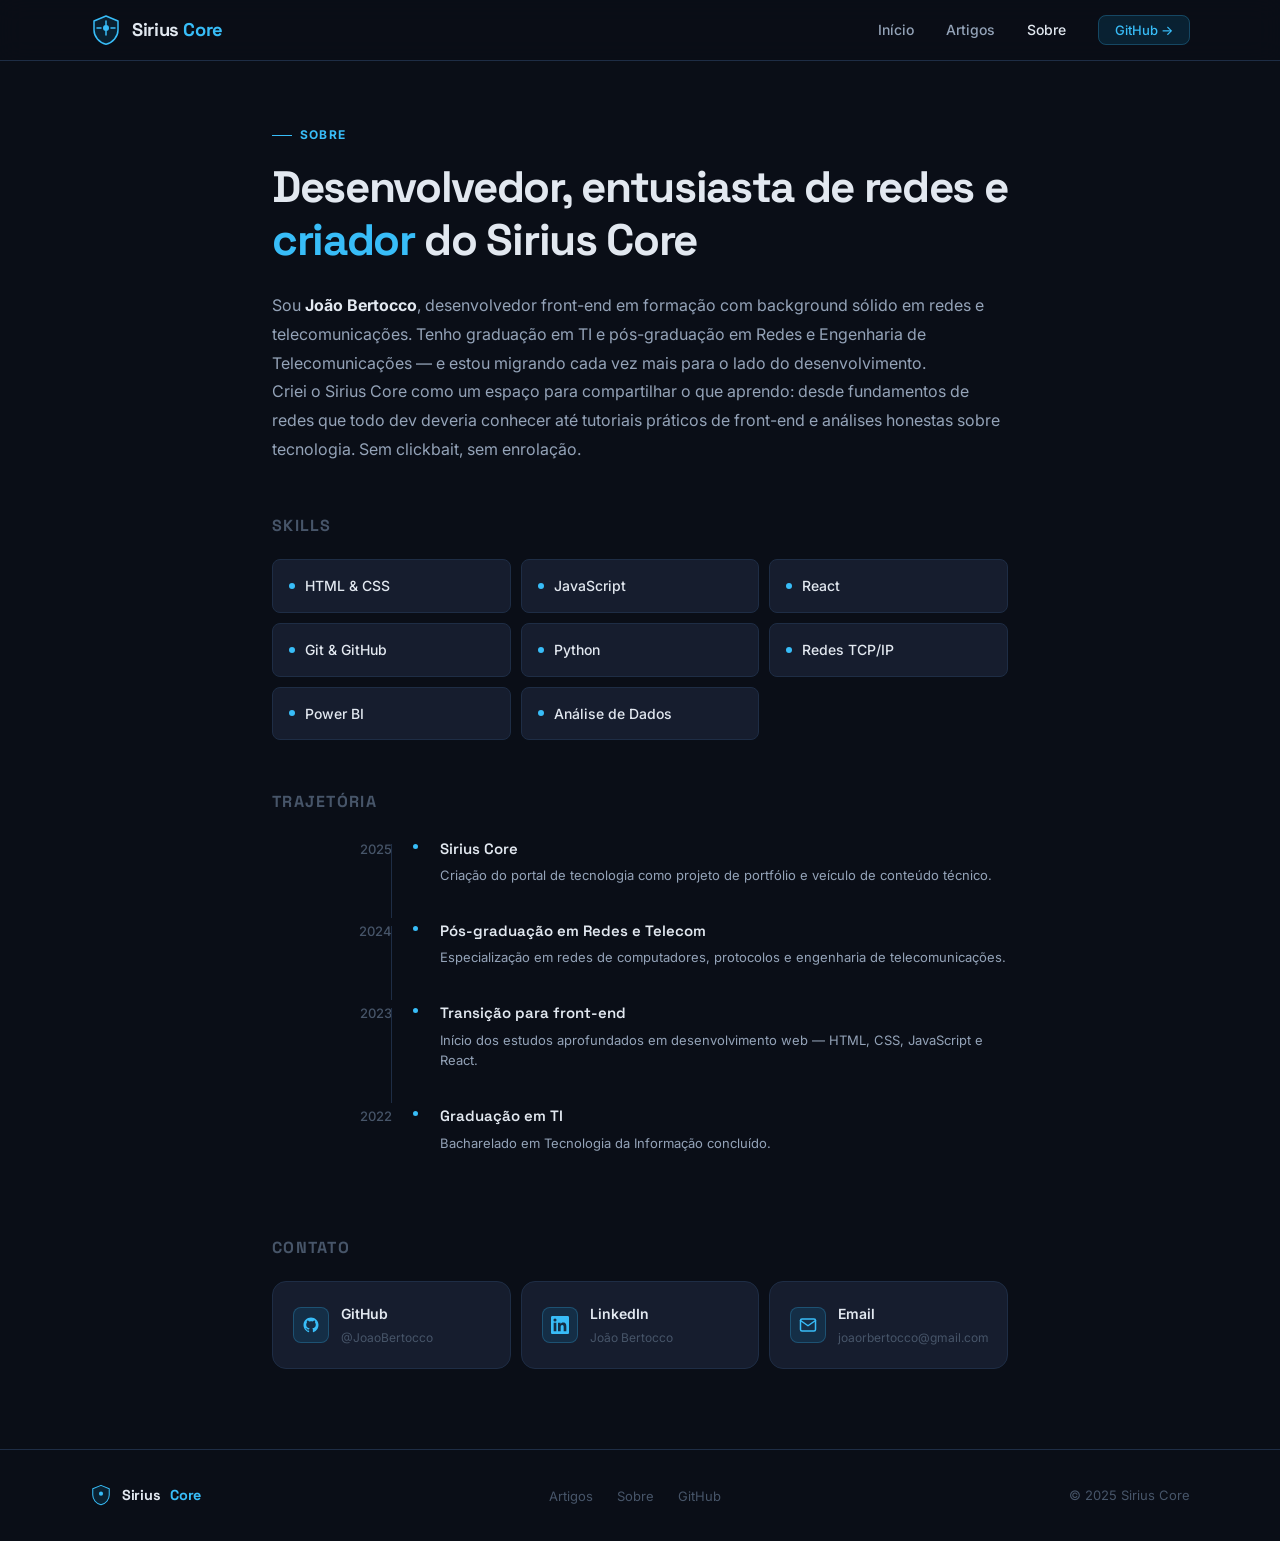
==== sobre.html @ 2060853f "feat: estrutura inicial do Sirius Core" ====
<!DOCTYPE html>
<html lang="pt-BR">
<head>
  <meta charset="UTF-8" />
  <meta name="viewport" content="width=device-width, initial-scale=1.0" />
  <title>Sobre — Sirius Core</title>
  <link rel="stylesheet" href="css/style.css" />
  <link rel="preconnect" href="https://fonts.googleapis.com" />
  <link rel="preconnect" href="https://fonts.gstatic.com" crossorigin />
  <style>
    .sobre-page {
      max-width: 800px;
      margin: 0 auto;
      padding: 4rem 2rem 5rem;
    }
    .sobre-page .eyebrow {
      font-size: 0.75rem;
      font-weight: 700;
      letter-spacing: 0.1em;
      text-transform: uppercase;
      color: var(--accent);
      margin-bottom: 1rem;
      display: flex;
      align-items: center;
      gap: 8px;
    }
    .sobre-page .eyebrow::before {
      content: '';
      display: block;
      width: 20px;
      height: 1px;
      background: var(--accent);
    }
    .sobre-page h1 {
      font-family: var(--font-display);
      font-size: clamp(2rem, 4vw, 2.75rem);
      font-weight: 700;
      letter-spacing: -0.03em;
      line-height: 1.2;
      margin-bottom: 1.5rem;
    }
    .sobre-page h1 span { color: var(--accent); }
    .sobre-page .bio {
      color: var(--text-secondary);
      font-size: 1rem;
      line-height: 1.8;
      margin-bottom: 3rem;
    }
    .sobre-page .bio strong { color: var(--text-primary); }
    .sobre-section-title {
      font-family: var(--font-display);
      font-size: 1rem;
      font-weight: 700;
      text-transform: uppercase;
      letter-spacing: 0.08em;
      color: var(--text-muted);
      margin-bottom: 1.25rem;
    }
    .skills-grid {
      display: grid;
      grid-template-columns: repeat(auto-fit, minmax(180px, 1fr));
      gap: 10px;
      margin-bottom: 3rem;
    }
    .skill-item {
      background: var(--bg-card);
      border: 1px solid var(--border);
      border-radius: var(--radius);
      padding: 0.875rem 1rem;
      display: flex;
      align-items: center;
      gap: 10px;
    }
    .skill-dot {
      width: 6px;
      height: 6px;
      border-radius: 50%;
      background: var(--accent);
      flex-shrink: 0;
    }
    .skill-item span { font-size: 0.875rem; font-weight: 500; }
    .timeline { display: flex; flex-direction: column; gap: 0; margin-bottom: 3rem; }
    .timeline-item {
      display: grid;
      grid-template-columns: 120px 1fr;
      gap: 1.5rem;
      padding-bottom: 2rem;
      position: relative;
    }
    .timeline-item:not(:last-child)::before {
      content: '';
      position: absolute;
      left: 119px;
      top: 8px;
      bottom: 0;
      width: 1px;
      background: var(--border);
    }
    .timeline-year {
      font-size: 0.8125rem;
      color: var(--text-muted);
      font-weight: 500;
      padding-top: 2px;
      text-align: right;
    }
    .timeline-content { padding-left: 1.5rem; position: relative; }
    .timeline-content::before {
      content: '';
      position: absolute;
      left: -5px;
      top: 6px;
      width: 9px;
      height: 9px;
      border-radius: 50%;
      background: var(--accent);
      border: 2px solid var(--bg);
    }
    .timeline-content h3 {
      font-family: var(--font-display);
      font-size: 0.9375rem;
      font-weight: 600;
      margin-bottom: 4px;
    }
    .timeline-content p {
      font-size: 0.8125rem;
      color: var(--text-secondary);
      line-height: 1.6;
    }
    .contact-grid {
      display: grid;
      grid-template-columns: repeat(auto-fit, minmax(200px, 1fr));
      gap: 10px;
    }
    .contact-link {
      background: var(--bg-card);
      border: 1px solid var(--border);
      border-radius: var(--radius-lg);
      padding: 1.25rem;
      display: flex;
      align-items: center;
      gap: 12px;
      transition: border-color 0.2s;
    }
    .contact-link:hover { border-color: var(--accent-border); }
    .contact-icon {
      width: 36px;
      height: 36px;
      border-radius: var(--radius);
      background: var(--accent-dim);
      border: 1px solid var(--accent-border);
      display: flex;
      align-items: center;
      justify-content: center;
      flex-shrink: 0;
    }
    .contact-info { display: flex; flex-direction: column; gap: 2px; }
    .contact-info strong { font-size: 0.875rem; font-weight: 600; }
    .contact-info span { font-size: 0.75rem; color: var(--text-muted); }
  </style>
</head>
<body>

  <nav class="navbar">
    <div class="navbar-inner">
      <a href="index.html" class="logo">
        <svg class="logo-icon" viewBox="0 0 32 32" fill="none">
          <path d="M16 2L4 7v9c0 6.6 5.1 12.8 12 14.3C22.9 28.8 28 22.6 28 16V7L16 2z" fill="#0ea5e920" stroke="#38bdf8" stroke-width="1.5" stroke-linejoin="round"/>
          <circle cx="16" cy="14" r="3" fill="#38bdf8"/>
          <path d="M16 11v-4M16 21v-4M11 14h-4M25 14h-4" stroke="#38bdf8" stroke-width="1.5" stroke-linecap="round"/>
        </svg>
        <span class="logo-text">Sirius <span>Core</span></span>
      </a>
      <ul class="nav-links">
        <li><a href="index.html">Início</a></li>
        <li><a href="artigos.html">Artigos</a></li>
        <li><a href="sobre.html" class="active">Sobre</a></li>
        <li><a href="https://github.com/JoaoBertocco" target="_blank" rel="noopener" class="nav-cta">GitHub →</a></li>
      </ul>
      <button class="nav-toggle" aria-label="Menu">
        <svg width="22" height="22" viewBox="0 0 24 24" fill="none" stroke="currentColor" stroke-width="2" stroke-linecap="round">
          <line x1="3" y1="6" x2="21" y2="6"/><line x1="3" y1="12" x2="21" y2="12"/><line x1="3" y1="18" x2="21" y2="18"/>
        </svg>
      </button>
    </div>
  </nav>

  <div class="sobre-page">
    <p class="eyebrow">Sobre</p>
    <h1>Desenvolvedor, entusiasta de redes e <span>criador</span> do Sirius Core</h1>
    <div class="bio">
      <p>Sou <strong>João Bertocco</strong>, desenvolvedor front-end em formação com background sólido em redes e telecomunicações. Tenho graduação em TI e pós-graduação em Redes e Engenharia de Telecomunicações — e estou migrando cada vez mais para o lado do desenvolvimento.</p>
      <p>Criei o Sirius Core como um espaço para compartilhar o que aprendo: desde fundamentos de redes que todo dev deveria conhecer até tutoriais práticos de front-end e análises honestas sobre tecnologia. Sem clickbait, sem enrolação.</p>
    </div>

    <p class="sobre-section-title">Skills</p>
    <div class="skills-grid">
      <div class="skill-item"><span class="skill-dot"></span><span>HTML & CSS</span></div>
      <div class="skill-item"><span class="skill-dot"></span><span>JavaScript</span></div>
      <div class="skill-item"><span class="skill-dot"></span><span>React</span></div>
      <div class="skill-item"><span class="skill-dot"></span><span>Git & GitHub</span></div>
      <div class="skill-item"><span class="skill-dot"></span><span>Python</span></div>
      <div class="skill-item"><span class="skill-dot"></span><span>Redes TCP/IP</span></div>
      <div class="skill-item"><span class="skill-dot"></span><span>Power BI</span></div>
      <div class="skill-item"><span class="skill-dot"></span><span>Análise de Dados</span></div>
    </div>

    <p class="sobre-section-title">Trajetória</p>
    <div class="timeline">
      <div class="timeline-item">
        <span class="timeline-year">2025</span>
        <div class="timeline-content">
          <h3>Sirius Core</h3>
          <p>Criação do portal de tecnologia como projeto de portfólio e veículo de conteúdo técnico.</p>
        </div>
      </div>
      <div class="timeline-item">
        <span class="timeline-year">2024</span>
        <div class="timeline-content">
          <h3>Pós-graduação em Redes e Telecom</h3>
          <p>Especialização em redes de computadores, protocolos e engenharia de telecomunicações.</p>
        </div>
      </div>
      <div class="timeline-item">
        <span class="timeline-year">2023</span>
        <div class="timeline-content">
          <h3>Transição para front-end</h3>
          <p>Início dos estudos aprofundados em desenvolvimento web — HTML, CSS, JavaScript e React.</p>
        </div>
      </div>
      <div class="timeline-item">
        <span class="timeline-year">2022</span>
        <div class="timeline-content">
          <h3>Graduação em TI</h3>
          <p>Bacharelado em Tecnologia da Informação concluído.</p>
        </div>
      </div>
    </div>

    <p class="sobre-section-title">Contato</p>
    <div class="contact-grid">
      <a href="https://github.com/JoaoBertocco" target="_blank" rel="noopener" class="contact-link">
        <div class="contact-icon">
          <svg width="18" height="18" viewBox="0 0 24 24" fill="var(--accent)">
            <path d="M12 2C6.477 2 2 6.484 2 12.017c0 4.425 2.865 8.18 6.839 9.504.5.092.682-.217.682-.483 0-.237-.008-.868-.013-1.703-2.782.605-3.369-1.343-3.369-1.343-.454-1.158-1.11-1.466-1.11-1.466-.908-.62.069-.608.069-.608 1.003.07 1.531 1.032 1.531 1.032.892 1.53 2.341 1.088 2.91.832.092-.647.35-1.088.636-1.338-2.22-.253-4.555-1.113-4.555-4.951 0-1.093.39-1.988 1.029-2.688-.103-.253-.446-1.272.098-2.65 0 0 .84-.27 2.75 1.026A9.564 9.564 0 0112 6.844c.85.004 1.705.115 2.504.337 1.909-1.296 2.747-1.027 2.747-1.027.546 1.379.202 2.398.1 2.651.64.7 1.028 1.595 1.028 2.688 0 3.848-2.339 4.695-4.566 4.943.359.309.678.92.678 1.855 0 1.338-.012 2.419-.012 2.747 0 .268.18.58.688.482A10.019 10.019 0 0022 12.017C22 6.484 17.522 2 12 2z"/>
          </svg>
        </div>
        <div class="contact-info">
          <strong>GitHub</strong>
          <span>@JoaoBertocco</span>
        </div>
      </a>
      <a href="https://linkedin.com/in/joaobertocco" target="_blank" rel="noopener" class="contact-link">
        <div class="contact-icon">
          <svg width="18" height="18" viewBox="0 0 24 24" fill="var(--accent)">
            <path d="M20.447 20.452h-3.554v-5.569c0-1.328-.027-3.037-1.852-3.037-1.853 0-2.136 1.445-2.136 2.939v5.667H9.351V9h3.414v1.561h.046c.477-.9 1.637-1.85 3.37-1.85 3.601 0 4.267 2.37 4.267 5.455v6.286zM5.337 7.433a2.062 2.062 0 01-2.063-2.065 2.064 2.064 0 112.063 2.065zm1.782 13.019H3.555V9h3.564v11.452zM22.225 0H1.771C.792 0 0 .774 0 1.729v20.542C0 23.227.792 24 1.771 24h20.451C23.2 24 24 23.227 24 22.271V1.729C24 .774 23.2 0 22.222 0h.003z"/>
          </svg>
        </div>
        <div class="contact-info">
          <strong>LinkedIn</strong>
          <span>João Bertocco</span>
        </div>
      </a>
      <a href="mailto:joaorbertocco@gmail.com" class="contact-link">
        <div class="contact-icon">
          <svg width="18" height="18" viewBox="0 0 24 24" fill="none" stroke="var(--accent)" stroke-width="2" stroke-linecap="round" stroke-linejoin="round">
            <path d="M4 4h16c1.1 0 2 .9 2 2v12c0 1.1-.9 2-2 2H4c-1.1 0-2-.9-2-2V6c0-1.1.9-2 2-2z"/><polyline points="22,6 12,13 2,6"/>
          </svg>
        </div>
        <div class="contact-info">
          <strong>Email</strong>
          <span>joaorbertocco@gmail.com</span>
        </div>
      </a>
    </div>
  </div>

  <footer>
    <div class="footer-inner">
      <a href="index.html" class="logo" style="font-size: 0.9rem;">
        <svg class="logo-icon" style="width:22px;height:22px" viewBox="0 0 32 32" fill="none">
          <path d="M16 2L4 7v9c0 6.6 5.1 12.8 12 14.3C22.9 28.8 28 22.6 28 16V7L16 2z" fill="#0ea5e920" stroke="#38bdf8" stroke-width="1.5" stroke-linejoin="round"/>
          <circle cx="16" cy="14" r="3" fill="#38bdf8"/>
        </svg>
        Sirius <span style="color:var(--accent)">Core</span>
      </a>
      <ul class="footer-links">
        <li><a href="artigos.html">Artigos</a></li>
        <li><a href="sobre.html">Sobre</a></li>
        <li><a href="https://github.com/JoaoBertocco" target="_blank" rel="noopener">GitHub</a></li>
      </ul>
      <p class="footer-copy">© 2025 Sirius Core</p>
    </div>
  </footer>

</body>
</html>
---- css/style.css ----
@import url('https://fonts.googleapis.com/css2?family=Space+Grotesk:wght@400;500;600;700&family=Inter:wght@400;500&display=swap');

*, *::before, *::after { box-sizing: border-box; margin: 0; padding: 0; }

:root {
  --bg: #0a0e17;
  --bg-surface: #111827;
  --bg-card: #161d2e;
  --bg-card-hover: #1c2540;
  --accent: #38bdf8;
  --accent-dim: #0ea5e920;
  --accent-border: #38bdf840;
  --text-primary: #e2e8f0;
  --text-secondary: #94a3b8;
  --text-muted: #475569;
  --border: #1e2d45;
  --tag-bg: #0f2035;
  --tag-text: #38bdf8;
  --font-display: 'Space Grotesk', sans-serif;
  --font-body: 'Inter', sans-serif;
  --radius: 8px;
  --radius-lg: 14px;
}

html { scroll-behavior: smooth; }

body {
  background: var(--bg);
  color: var(--text-primary);
  font-family: var(--font-body);
  font-size: 16px;
  line-height: 1.7;
  min-height: 100vh;
}

a { color: inherit; text-decoration: none; }
img { max-width: 100%; display: block; }

/* ── NAVBAR ── */
.navbar {
  position: sticky;
  top: 0;
  z-index: 100;
  background: #0a0e17cc;
  backdrop-filter: blur(12px);
  border-bottom: 1px solid var(--border);
  padding: 0 2rem;
}

.navbar-inner {
  max-width: 1100px;
  margin: 0 auto;
  height: 60px;
  display: flex;
  align-items: center;
  justify-content: space-between;
}

.logo {
  display: flex;
  align-items: center;
  gap: 10px;
  font-family: var(--font-display);
  font-weight: 700;
  font-size: 1.15rem;
  letter-spacing: -0.02em;
}

.logo-icon {
  width: 32px;
  height: 32px;
  flex-shrink: 0;
}

.logo-text span { color: var(--accent); }

.nav-links {
  display: flex;
  align-items: center;
  gap: 2rem;
  list-style: none;
}

.nav-links a {
  font-size: 0.875rem;
  font-weight: 500;
  color: var(--text-secondary);
  transition: color 0.2s;
}

.nav-links a:hover, .nav-links a.active { color: var(--text-primary); }

.nav-cta {
  background: var(--accent-dim);
  border: 1px solid var(--accent-border);
  color: var(--accent) !important;
  padding: 6px 16px;
  border-radius: var(--radius);
  font-size: 0.8125rem !important;
  transition: background 0.2s !important;
}

.nav-cta:hover { background: #0ea5e930 !important; }

.nav-toggle { display: none; background: none; border: none; cursor: pointer; color: var(--text-primary); }

/* ── HERO ── */
.hero {
  max-width: 1100px;
  margin: 0 auto;
  padding: 5rem 2rem 3.5rem;
  display: grid;
  grid-template-columns: 1fr 1fr;
  gap: 3rem;
  align-items: center;
}

.hero-eyebrow {
  display: inline-flex;
  align-items: center;
  gap: 6px;
  font-size: 0.75rem;
  font-weight: 600;
  letter-spacing: 0.1em;
  text-transform: uppercase;
  color: var(--accent);
  margin-bottom: 1.25rem;
}

.hero-eyebrow::before {
  content: '';
  display: block;
  width: 20px;
  height: 1px;
  background: var(--accent);
}

.hero h1 {
  font-family: var(--font-display);
  font-size: clamp(2rem, 4vw, 2.75rem);
  font-weight: 700;
  line-height: 1.15;
  letter-spacing: -0.03em;
  margin-bottom: 1rem;
}

.hero h1 em {
  font-style: normal;
  color: var(--accent);
}

.hero-sub {
  color: var(--text-secondary);
  font-size: 1rem;
  max-width: 420px;
  margin-bottom: 2rem;
  line-height: 1.75;
}

.hero-actions { display: flex; gap: 12px; flex-wrap: wrap; }

.btn {
  display: inline-flex;
  align-items: center;
  gap: 8px;
  padding: 10px 22px;
  border-radius: var(--radius);
  font-family: var(--font-display);
  font-size: 0.875rem;
  font-weight: 600;
  cursor: pointer;
  transition: all 0.2s;
  border: none;
}

.btn-primary {
  background: var(--accent);
  color: #0a0e17;
}

.btn-primary:hover { background: #7dd3fc; }

.btn-outline {
  background: transparent;
  border: 1px solid var(--border);
  color: var(--text-secondary);
}

.btn-outline:hover { border-color: var(--accent-border); color: var(--text-primary); }

.hero-visual {
  display: flex;
  justify-content: center;
  align-items: center;
}

.hero-card-stack { position: relative; width: 340px; height: 220px; }

.hero-card {
  position: absolute;
  width: 300px;
  background: var(--bg-card);
  border: 1px solid var(--border);
  border-radius: var(--radius-lg);
  padding: 1.25rem;
}

.hero-card:nth-child(1) { top: 0; right: 0; transform: rotate(3deg); opacity: 0.5; }
.hero-card:nth-child(2) { top: 20px; right: 20px; transform: rotate(-1deg); opacity: 0.75; }
.hero-card:nth-child(3) { top: 40px; right: 40px; z-index: 3; }

.hero-card-tag {
  font-size: 0.7rem;
  font-weight: 600;
  text-transform: uppercase;
  letter-spacing: 0.08em;
  color: var(--accent);
  margin-bottom: 0.5rem;
}

.hero-card h3 {
  font-family: var(--font-display);
  font-size: 0.9375rem;
  font-weight: 600;
  line-height: 1.4;
  margin-bottom: 0.75rem;
}

.hero-card-meta {
  font-size: 0.75rem;
  color: var(--text-muted);
  display: flex;
  align-items: center;
  gap: 4px;
}

/* ── DIVIDER ── */
.section-divider {
  max-width: 1100px;
  margin: 0 auto;
  padding: 0 2rem;
  border-top: 1px solid var(--border);
}

/* ── SECTION ── */
.section {
  max-width: 1100px;
  margin: 0 auto;
  padding: 3.5rem 2rem;
}

.section-header {
  display: flex;
  align-items: baseline;
  justify-content: space-between;
  margin-bottom: 2rem;
}

.section-title {
  font-family: var(--font-display);
  font-size: 1.25rem;
  font-weight: 700;
  letter-spacing: -0.02em;
}

.section-title span { color: var(--accent); }

.see-all {
  font-size: 0.8125rem;
  color: var(--text-secondary);
  display: flex;
  align-items: center;
  gap: 4px;
  transition: color 0.2s;
}

.see-all:hover { color: var(--accent); }

/* ── FEATURED ARTICLE ── */
.featured-grid {
  display: grid;
  grid-template-columns: 1.6fr 1fr;
  gap: 1.5rem;
}

.article-featured {
  background: var(--bg-card);
  border: 1px solid var(--border);
  border-radius: var(--radius-lg);
  padding: 2rem;
  display: flex;
  flex-direction: column;
  gap: 1rem;
  transition: border-color 0.2s;
}

.article-featured:hover { border-color: var(--accent-border); }

.article-featured .tag {
  align-self: flex-start;
}

.article-featured h2 {
  font-family: var(--font-display);
  font-size: 1.4rem;
  font-weight: 700;
  line-height: 1.3;
  letter-spacing: -0.02em;
}

.article-featured p {
  color: var(--text-secondary);
  font-size: 0.9375rem;
  line-height: 1.7;
  flex: 1;
}

.article-sidebar { display: flex; flex-direction: column; gap: 1rem; }

/* ── ARTICLE CARD ── */
.article-card {
  background: var(--bg-card);
  border: 1px solid var(--border);
  border-radius: var(--radius-lg);
  padding: 1.25rem;
  display: flex;
  flex-direction: column;
  gap: 0.6rem;
  transition: border-color 0.2s, background 0.2s;
  flex: 1;
}

.article-card:hover { border-color: var(--accent-border); background: var(--bg-card-hover); }

.article-card h3 {
  font-family: var(--font-display);
  font-size: 0.9375rem;
  font-weight: 600;
  line-height: 1.4;
}

.article-card p {
  color: var(--text-secondary);
  font-size: 0.8125rem;
  line-height: 1.6;
  flex: 1;
}

/* ── GRID DE ARTIGOS ── */
.articles-grid {
  display: grid;
  grid-template-columns: repeat(auto-fit, minmax(300px, 1fr));
  gap: 1.25rem;
}

/* ── TAG ── */
.tag {
  display: inline-flex;
  align-items: center;
  gap: 4px;
  background: var(--tag-bg);
  color: var(--tag-text);
  font-size: 0.7rem;
  font-weight: 700;
  text-transform: uppercase;
  letter-spacing: 0.08em;
  padding: 3px 10px;
  border-radius: 4px;
}

.tag-green { background: #052e16; color: #4ade80; }
.tag-purple { background: #2e1065; color: #c084fc; }
.tag-amber { background: #1c1005; color: #fbbf24; }
.tag-red { background: #1c0505; color: #f87171; }

/* ── META ── */
.article-meta {
  display: flex;
  align-items: center;
  gap: 8px;
  font-size: 0.75rem;
  color: var(--text-muted);
  margin-top: auto;
}

.article-meta .dot { width: 2px; height: 2px; background: var(--text-muted); border-radius: 50%; }

/* ── SOBRE STRIP ── */
.sobre-strip {
  background: var(--bg-surface);
  border-top: 1px solid var(--border);
  border-bottom: 1px solid var(--border);
}

.sobre-inner {
  max-width: 1100px;
  margin: 0 auto;
  padding: 3rem 2rem;
  display: grid;
  grid-template-columns: 1fr 1fr;
  gap: 3rem;
  align-items: center;
}

.sobre-inner h2 {
  font-family: var(--font-display);
  font-size: 1.5rem;
  font-weight: 700;
  letter-spacing: -0.02em;
  margin-bottom: 0.75rem;
}

.sobre-inner h2 span { color: var(--accent); }

.sobre-inner p {
  color: var(--text-secondary);
  font-size: 0.9375rem;
  margin-bottom: 1.5rem;
  line-height: 1.75;
}

.skills-list {
  display: flex;
  flex-wrap: wrap;
  gap: 8px;
}

.skill-badge {
  background: var(--bg-card);
  border: 1px solid var(--border);
  color: var(--text-secondary);
  font-size: 0.75rem;
  font-weight: 500;
  padding: 4px 12px;
  border-radius: var(--radius);
}

.sobre-stats {
  display: grid;
  grid-template-columns: 1fr 1fr;
  gap: 1rem;
}

.stat-card {
  background: var(--bg-card);
  border: 1px solid var(--border);
  border-radius: var(--radius-lg);
  padding: 1.25rem;
}

.stat-card .num {
  font-family: var(--font-display);
  font-size: 2rem;
  font-weight: 700;
  color: var(--accent);
  line-height: 1;
  margin-bottom: 4px;
}

.stat-card .label {
  font-size: 0.8125rem;
  color: var(--text-secondary);
}

/* ── NEWSLETTER ── */
.newsletter {
  max-width: 1100px;
  margin: 0 auto;
  padding: 3.5rem 2rem;
}

.newsletter-inner {
  background: var(--bg-card);
  border: 1px solid var(--border);
  border-radius: var(--radius-lg);
  padding: 2.5rem;
  display: flex;
  align-items: center;
  justify-content: space-between;
  gap: 2rem;
}

.newsletter-text h2 {
  font-family: var(--font-display);
  font-size: 1.25rem;
  font-weight: 700;
  margin-bottom: 0.25rem;
}

.newsletter-text p { color: var(--text-secondary); font-size: 0.9rem; }

.newsletter-form {
  display: flex;
  gap: 10px;
  flex-shrink: 0;
}

.newsletter-form input {
  background: var(--bg);
  border: 1px solid var(--border);
  border-radius: var(--radius);
  color: var(--text-primary);
  font-size: 0.875rem;
  padding: 9px 16px;
  width: 240px;
  outline: none;
  transition: border-color 0.2s;
}

.newsletter-form input:focus { border-color: var(--accent-border); }
.newsletter-form input::placeholder { color: var(--text-muted); }

/* ── FOOTER ── */
footer {
  border-top: 1px solid var(--border);
  padding: 2rem;
}

.footer-inner {
  max-width: 1100px;
  margin: 0 auto;
  display: flex;
  align-items: center;
  justify-content: space-between;
  gap: 1rem;
}

.footer-links {
  display: flex;
  gap: 1.5rem;
  list-style: none;
}

.footer-links a {
  font-size: 0.8125rem;
  color: var(--text-muted);
  transition: color 0.2s;
}

.footer-links a:hover { color: var(--text-secondary); }

.footer-copy {
  font-size: 0.8125rem;
  color: var(--text-muted);
}

/* ── RESPONSIVO ── */
@media (max-width: 768px) {
  .hero { grid-template-columns: 1fr; padding: 3rem 1.25rem 2rem; }
  .hero-visual { display: none; }
  .featured-grid { grid-template-columns: 1fr; }
  .sobre-inner { grid-template-columns: 1fr; }
  .newsletter-inner { flex-direction: column; align-items: flex-start; }
  .newsletter-form { width: 100%; }
  .newsletter-form input { flex: 1; width: auto; }
  .footer-inner { flex-direction: column; align-items: flex-start; }
  .nav-links { display: none; }
  .nav-toggle { display: block; }
}
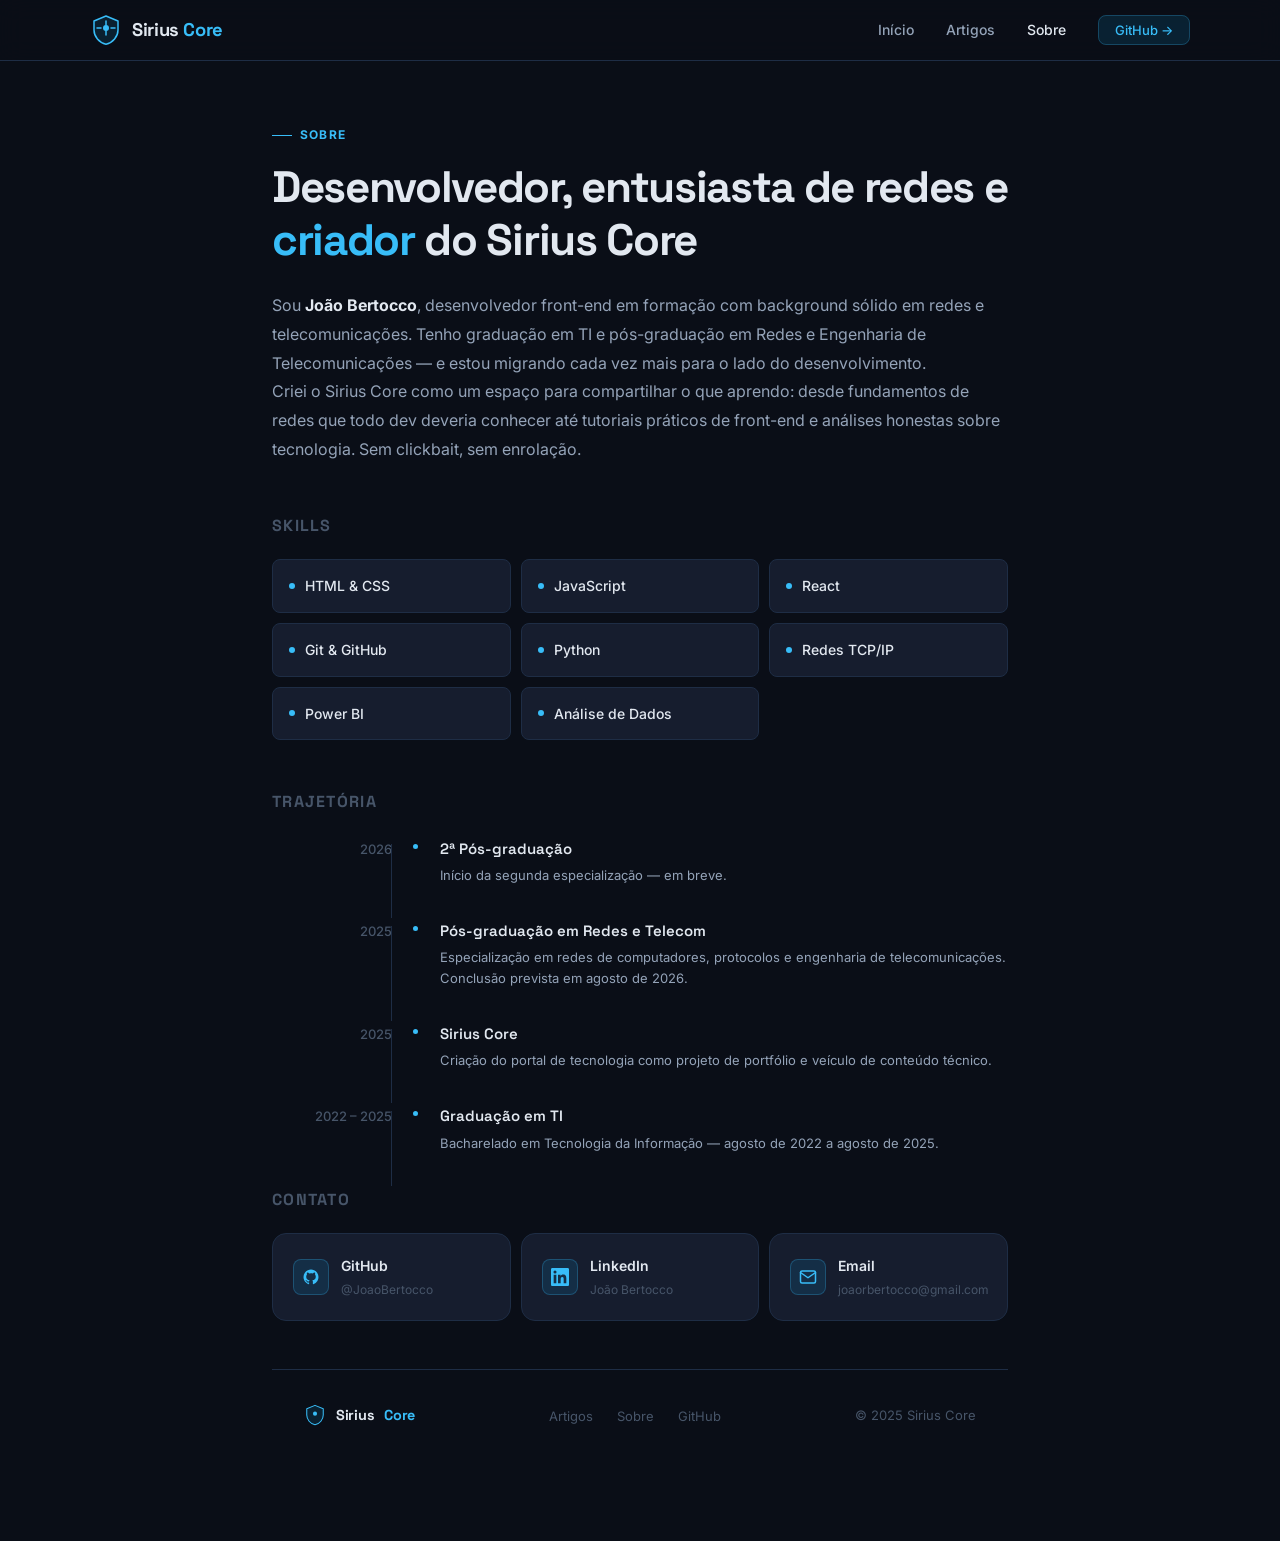
==== commit eb4ef23c: "fix: corrige timeline na página sobre" ====
--- a/sobre.html
+++ b/sobre.html
@@ -206,35 +206,37 @@
 
     <p class="sobre-section-title">Trajetória</p>
     <div class="timeline">
-      <div class="timeline-item">
-        <span class="timeline-year">2025</span>
-        <div class="timeline-content">
-          <h3>Sirius Core</h3>
-          <p>Criação do portal de tecnologia como projeto de portfólio e veículo de conteúdo técnico.</p>
-        </div>
-      </div>
-      <div class="timeline-item">
-        <span class="timeline-year">2024</span>
-        <div class="timeline-content">
-          <h3>Pós-graduação em Redes e Telecom</h3>
-          <p>Especialização em redes de computadores, protocolos e engenharia de telecomunicações.</p>
-        </div>
-      </div>
-      <div class="timeline-item">
-        <span class="timeline-year">2023</span>
-        <div class="timeline-content">
-          <h3>Transição para front-end</h3>
-          <p>Início dos estudos aprofundados em desenvolvimento web — HTML, CSS, JavaScript e React.</p>
-        </div>
-      </div>
-      <div class="timeline-item">
-        <span class="timeline-year">2022</span>
-        <div class="timeline-content">
-          <h3>Graduação em TI</h3>
-          <p>Bacharelado em Tecnologia da Informação concluído.</p>
-        </div>
-      </div>
-    </div>
+<div class="timeline-item">
+  <span class="timeline-year">2026</span>
+  <div class="timeline-content">
+    <h3>2ª Pós-graduação</h3>
+    <p>Início da segunda especialização — em breve.</p>
+  </div>
+</div>
+
+<div class="timeline-item">
+  <span class="timeline-year">2025</span>
+  <div class="timeline-content">
+    <h3>Pós-graduação em Redes e Telecom</h3>
+    <p>Especialização em redes de computadores, protocolos e engenharia de telecomunicações. Conclusão prevista em agosto de 2026.</p>
+  </div>
+</div>
+
+<div class="timeline-item">
+  <span class="timeline-year">2025</span>
+  <div class="timeline-content">
+    <h3>Sirius Core</h3>
+    <p>Criação do portal de tecnologia como projeto de portfólio e veículo de conteúdo técnico.</p>
+  </div>
+</div>
+
+<div class="timeline-item">
+  <span class="timeline-year">2022 – 2025</span>
+  <div class="timeline-content">
+    <h3>Graduação em TI</h3>
+    <p>Bacharelado em Tecnologia da Informação — agosto de 2022 a agosto de 2025.</p>
+  </div>
+</div>
 
     <p class="sobre-section-title">Contato</p>
     <div class="contact-grid">
